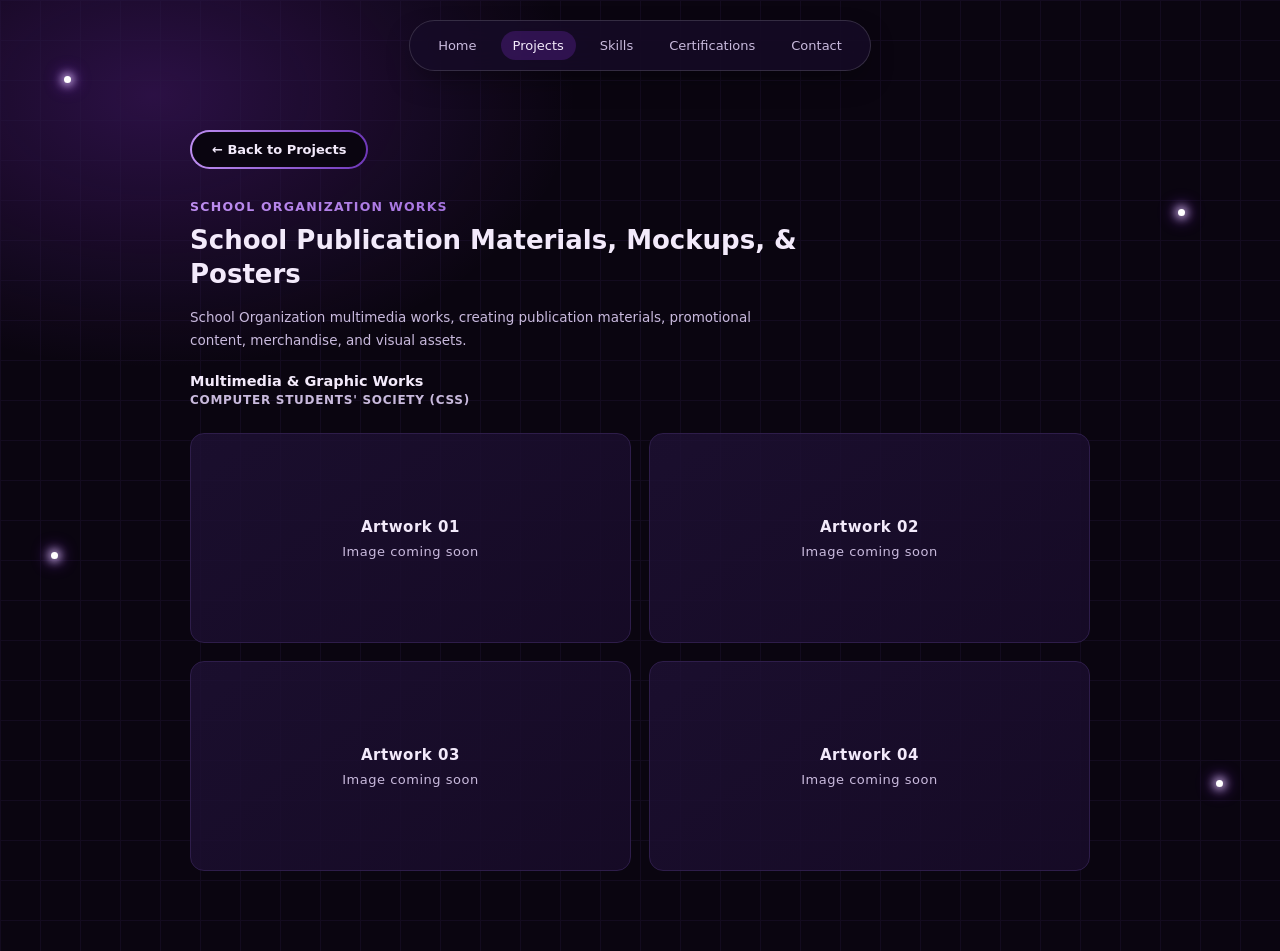
==== gallery.html @ 82677456 "added dummy cards for the first set" ====
<!DOCTYPE html>
<html lang="en">
<head>
  <meta charset="UTF-8">
  <meta name="viewport" content="width=device-width, initial-scale=1">
  <meta name="theme-color" content="#0A0510">
  <title>CSS Project Gallery | Davina's Art</title>
  <link rel="icon" type="image/png" sizes="32x32" href="./photos/palette.png">
  <link rel="stylesheet" href="gallery.css">
</head>
<body>
  <header class="site-header">
    <nav aria-label="Main navigation">
      <a href="index.html#home">Home</a>
      <a href="index.html#projects" class="active" aria-current="page">Projects</a>
      <a href="index.html#skills">Skills</a>
      <a href="index.html#certifications">Certifications</a>
      <a href="index.html#contact">Contact</a>
    </nav>
  </header>

  <main class="gallery-wrap">
    <div class="sparkle-layer" aria-hidden="true">
      <span class="sparkle" style="top:8%;left:5%;animation-delay:.3s"></span>
      <span class="sparkle" style="top:22%;left:92%;animation-delay:1.2s"></span>
      <span class="sparkle" style="top:58%;left:4%;animation-delay:1.8s"></span>
      <span class="sparkle" style="top:82%;left:95%;animation-delay:.7s"></span>
      <span class="spark-h" style="top:34%;animation-delay:1.2s"></span>
      <span class="spark-v" style="left:90%;animation-delay:2.4s"></span>
    </div>

    <div class="gallery-inner">
      <a href="index.html#projects" class="back-btn">&larr; Back to Projects</a>

      <span class="eyebrow" id="galleryEyebrow">SCHOOL ORGANIZATION WORKS</span>
      <h1 class="gallery-title" id="galleryHeading">School Publication Materials, Mockups, &amp; Posters</h1>
      <p class="gallery-desc" id="galleryDesc">School Organization multimedia works, creating publication materials, promotional content, merchandise, and visual assets.</p>

      <div class="gallery-meta">
        <span class="gallery-category" id="galleryCategory">Multimedia &amp; Graphic Works</span>
        <span class="gallery-project" id="galleryProjectTitle">COMPUTER STUDENTS' SOCIETY (CSS)</span>
      </div>

      <div class="gallery-grid" id="galleryGrid" aria-label="Project gallery"></div>
    </div>
  </main>

  <script src="gallery.js"></script>
</body>
</html>
---- gallery.css ----
:root{
  --bg-void: #0A0510;
  --bg-void-2: #0D0616;
  --bg-panel: #170B28;
  --line: #2E1D4A;
  --violet: #9333EA;
  --violet-bright: #A855F7;
  --text-hi: #F3EAFB;
  --text-mid: #C9BADD;
  --grad-a: #BD8DF0;
  --grad-b: #6F38B9;
}

*{ box-sizing: border-box; }
html{ min-height: 100%; }
body{
  min-height: 100vh;
  margin: 0;
  background: var(--bg-void);
  color: var(--text-hi);
  font-family: 'Segoe UI', system-ui, sans-serif;
}

.site-header{
  position: fixed;
  top: 20px;
  left: 0;
  right: 0;
  z-index: 10;
  display: flex;
  justify-content: center;
  padding: 0 20px;
}
nav{
  display: flex;
  align-items: center;
  gap: 12px;
  padding: 10px 16px;
  border: 1px solid rgba(255,255,255,.14);
  border-radius: 999px;
  background: rgba(23,11,40,.82);
  box-shadow: 0 12px 30px -10px rgba(0,0,0,.5);
  backdrop-filter: blur(18px);
  -webkit-backdrop-filter: blur(18px);
}
nav a{
  padding: 7px 12px;
  border-radius: 999px;
  color: var(--text-mid);
  font-size: 13px;
  text-decoration: none;
  transition: color .25s ease, background-color .25s ease;
}
nav a:hover,
nav a.active{
  background: rgba(147,51,234,.22);
  color: var(--text-hi);
}

.gallery-wrap{
  position: relative;
  min-height: 100vh;
  overflow: hidden;
  padding: 130px 40px 80px;
  background:
    radial-gradient(ellipse 650px 420px at 12% 10%, rgba(147,51,234,.24), transparent 65%),
    var(--bg-void);
}
.gallery-wrap::before{
  position: absolute;
  inset: 0;
  z-index: 1;
  background-image:
    linear-gradient(var(--line) 1px, transparent 1px),
    linear-gradient(90deg, var(--line) 1px, transparent 1px);
  background-size: 40px 40px;
  content: "";
  opacity: .26;
}
.gallery-inner{
  position: relative;
  z-index: 2;
  max-width: 900px;
  margin: 0 auto;
}

.sparkle-layer{
  position: absolute;
  inset: 0;
  z-index: 1;
  overflow: hidden;
  pointer-events: none;
}
.sparkle{
  position: absolute;
  width: 7px;
  height: 7px;
  border-radius: 50%;
  background: #fff;
  box-shadow: 0 0 8px 3px rgba(233,213,255,.7), 0 0 16px 5px rgba(147,51,234,.45);
  animation: twinkle 2.4s ease-in-out infinite;
}
.spark-h,
.spark-v{
  position: absolute;
  opacity: 0;
  filter: blur(.4px);
}
.spark-h{
  left: -80px;
  width: 70px;
  height: 2px;
  background: linear-gradient(90deg, transparent, #E9D5FF, transparent);
  animation: travel-x 5s ease-in-out infinite;
}
.spark-v{
  top: -70px;
  width: 2px;
  height: 60px;
  background: linear-gradient(180deg, transparent, #E9D5FF, transparent);
  animation: travel-y 6s ease-in-out infinite;
}
@keyframes twinkle{
  0%,100%{ opacity: 0; transform: scale(.5); }
  50%{ opacity: .9; transform: scale(1); }
}
@keyframes travel-x{
  0%{ left: -80px; opacity: 0; }
  12%,45%{ opacity: .8; }
  100%{ left: 110%; opacity: 0; }
}
@keyframes travel-y{
  0%{ top: -70px; opacity: 0; }
  14%,48%{ opacity: .8; }
  100%{ top: 110%; opacity: 0; }
}

.back-btn{
  display: inline-block;
  margin-bottom: 30px;
  padding: 10px 20px;
  border: 2px solid transparent;
  border-radius: 999px;
  background:
    linear-gradient(var(--bg-void), var(--bg-void)) padding-box,
    linear-gradient(90deg, var(--grad-a), var(--grad-b)) border-box;
  color: var(--text-hi);
  font-size: 13px;
  font-weight: 600;
  text-decoration: none;
  transition: transform .25s ease, box-shadow .25s ease;
}
.back-btn:hover{
  transform: translateY(-3px);
  box-shadow: 0 14px 28px -10px rgba(111,56,185,.6);
}
.eyebrow{
  display: block;
  margin-bottom: 10px;
  background: linear-gradient(90deg, var(--grad-a), var(--grad-b));
  background-clip: text;
  color: transparent;
  font-size: 12.5px;
  font-weight: 700;
  letter-spacing: .1em;
  -webkit-background-clip: text;
}
.gallery-title{
  max-width: 620px;
  margin: 0 0 14px;
  color: var(--text-hi);
  font-size: 26px;
  font-weight: 800;
  line-height: 1.3;
}
.gallery-desc{
  max-width: 620px;
  margin: 0 0 22px;
  color: var(--text-mid);
  font-size: 13.5px;
  line-height: 1.7;
}
.gallery-meta{
  display: flex;
  flex-direction: column;
  gap: 4px;
  margin-bottom: 26px;
}
.gallery-category{
  color: var(--text-hi);
  font-size: 14.5px;
  font-weight: 700;
}
.gallery-project{
  color: var(--text-mid);
  font-size: 12px;
  font-weight: 700;
  letter-spacing: .06em;
}
.gallery-grid{
  display: grid;
  grid-template-columns: repeat(2, minmax(0, 1fr));
  gap: 18px;
}
.gallery-item{
  display: flex;
  min-height: 210px;
  align-items: center;
  justify-content: center;
  padding: 24px;
  border: 1px solid var(--line);
  border-radius: 14px;
  background: linear-gradient(145deg, rgba(31,17,54,.78), rgba(23,11,40,.9));
  text-align: center;
}
.gallery-item span{
  color: var(--text-mid);
  font-size: 13px;
  letter-spacing: .04em;
}
.gallery-item strong{
  display: block;
  margin-bottom: 8px;
  color: var(--text-hi);
  font-size: 15px;
}
.back-btn:focus-visible,
nav a:focus-visible{
  outline: 2px solid var(--violet-bright);
  outline-offset: 4px;
}

@media (max-width: 640px){
  .gallery-wrap{ padding: 110px 20px 60px; }
  nav{ gap: 2px; padding: 8px; }
  nav a{ padding: 6px 8px; font-size: 11px; }
  .gallery-grid{ grid-template-columns: 1fr; }
  .gallery-item{ min-height: 180px; }
}
@media (prefers-reduced-motion: reduce){
  .sparkle, .spark-h, .spark-v{ animation: none; opacity: .35; }
  *, *::before, *::after{ scroll-behavior: auto !important; }
}
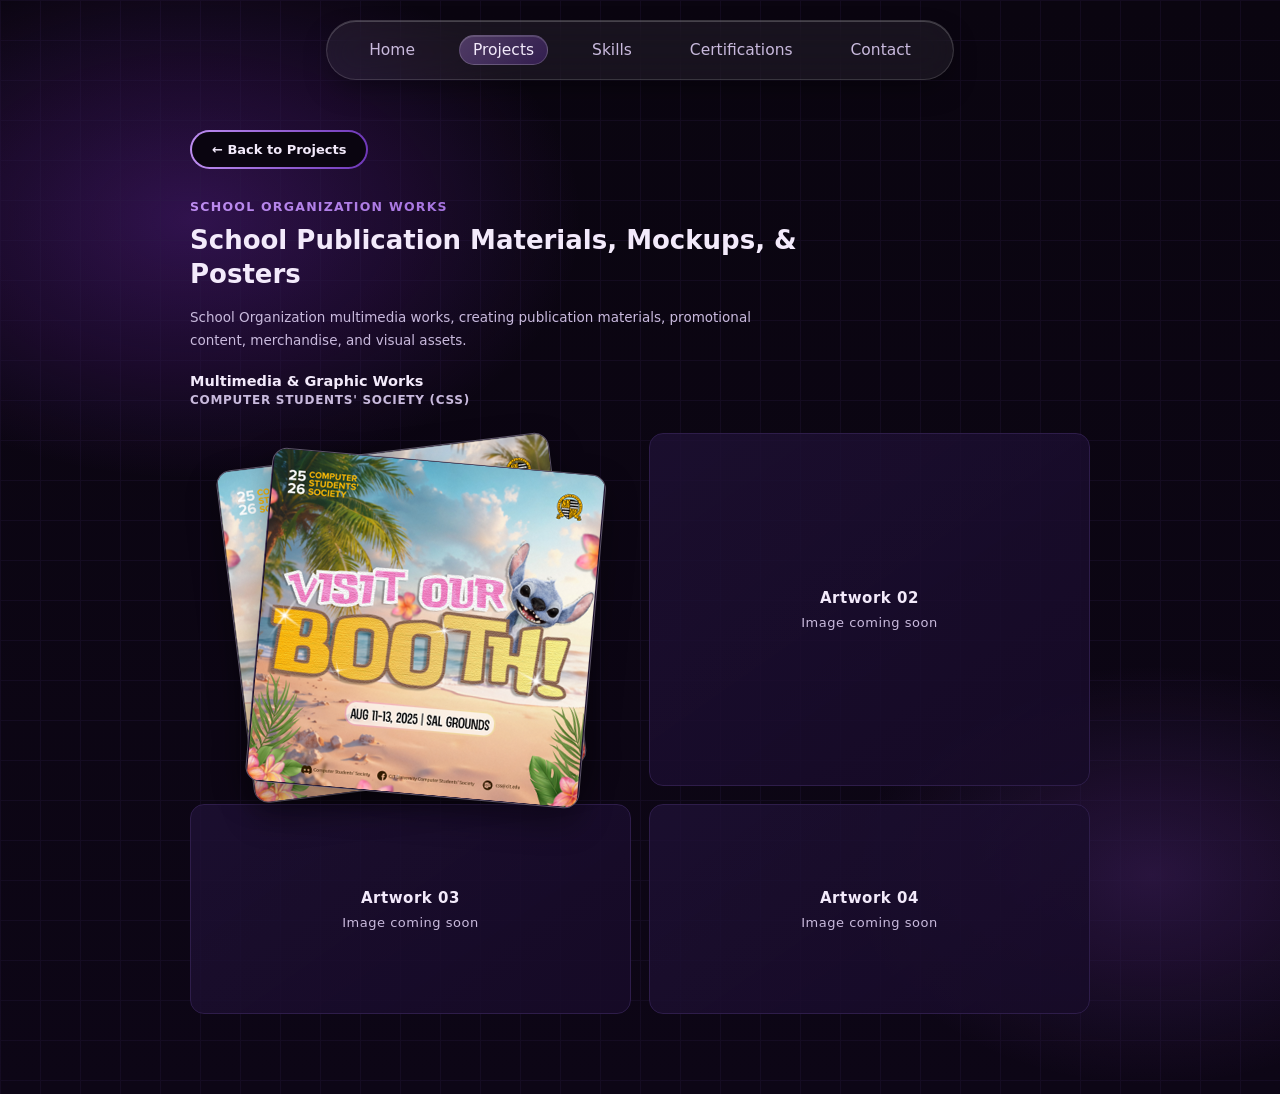
==== commit 2c2bb10f: "added the first gallery page" ====
--- a/gallery.html
+++ b/gallery.html
@@ -21,12 +21,20 @@
 
   <main class="gallery-wrap">
     <div class="sparkle-layer" aria-hidden="true">
-      <span class="sparkle" style="top:8%;left:5%;animation-delay:.3s"></span>
-      <span class="sparkle" style="top:22%;left:92%;animation-delay:1.2s"></span>
-      <span class="sparkle" style="top:58%;left:4%;animation-delay:1.8s"></span>
-      <span class="sparkle" style="top:82%;left:95%;animation-delay:.7s"></span>
-      <span class="spark-h" style="top:34%;animation-delay:1.2s"></span>
-      <span class="spark-v" style="left:90%;animation-delay:2.4s"></span>
+      <span class="sparkle" style="top:6%;left:3%;animation-delay:.3s"><span class="bar-h"></span><span class="bar-v"></span><span class="core"></span></span>
+      <span class="sparkle" style="top:9%;left:94%;animation-delay:1.7s"><span class="bar-h"></span><span class="bar-v"></span><span class="core"></span></span>
+      <span class="sparkle" style="top:92%;left:5%;animation-delay:2.6s"><span class="bar-h"></span><span class="bar-v"></span><span class="core"></span></span>
+      <span class="sparkle" style="top:90%;left:93%;animation-delay:1s"><span class="bar-h"></span><span class="bar-v"></span><span class="core"></span></span>
+      <span class="sparkle" style="top:25%;left:2%;animation-delay:2.1s"><span class="bar-h"></span><span class="bar-v"></span><span class="core"></span></span>
+      <span class="sparkle" style="top:25%;left:96%;animation-delay:.7s"><span class="bar-h"></span><span class="bar-v"></span><span class="core"></span></span>
+      <span class="sparkle" style="top:48%;left:3%;animation-delay:3.2s"><span class="bar-h"></span><span class="bar-v"></span><span class="core"></span></span>
+      <span class="sparkle" style="top:48%;left:95%;animation-delay:1.4s"><span class="bar-h"></span><span class="bar-v"></span><span class="core"></span></span>
+      <span class="sparkle" style="top:70%;left:2%;animation-delay:2.8s"><span class="bar-h"></span><span class="bar-v"></span><span class="core"></span></span>
+      <span class="sparkle" style="top:70%;left:94%;animation-delay:.5s"><span class="bar-h"></span><span class="bar-v"></span><span class="core"></span></span>
+      <span class="spark-h" style="top:4%;animation-delay:1.2s"></span>
+      <span class="spark-h" style="top:97%;animation-delay:4s"></span>
+      <span class="spark-v" style="left:2%;animation-delay:2.4s"></span>
+      <span class="spark-v" style="left:97%;animation-delay:5s"></span>
     </div>
 
     <div class="gallery-inner">
@@ -45,6 +53,27 @@
     </div>
   </main>
 
+  <dialog class="photo-lightbox" id="photoLightbox" aria-label="Artwork photo viewer">
+    <div class="lightbox-panel">
+      <div class="lightbox-toolbar">
+        <p class="lightbox-counter" id="lightboxCounter" aria-live="polite"></p>
+        <div class="lightbox-controls">
+          <button type="button" id="closeLightbox" aria-label="Close photo viewer">×</button>
+        </div>
+      </div>
+      <div class="lightbox-viewer" id="lightboxViewer">
+        <button type="button" class="lightbox-arrow" id="previousPhoto" aria-label="Previous photo">
+          <svg viewBox="0 0 24 24" aria-hidden="true"><path d="m15 4-8 8 8 8"/></svg>
+        </button>
+        <img class="lightbox-image" id="lightboxImage" alt="">
+        <button type="button" class="lightbox-arrow" id="nextPhoto" aria-label="Next photo">
+          <svg viewBox="0 0 24 24" aria-hidden="true"><path d="m9 4 8 8-8 8"/></svg>
+        </button>
+      </div>
+      <p class="lightbox-hint">Click the photo to zoom in or out · Scroll to adjust zoom · Drag to pan · Use arrows or swipe to browse</p>
+    </div>
+  </dialog>
+
   <script src="gallery.js"></script>
 </body>
 </html>
--- a/gallery.css
+++ b/gallery.css
@@ -34,27 +34,47 @@
 nav{
   display: flex;
   align-items: center;
-  gap: 12px;
-  padding: 10px 16px;
+  gap: 30px;
+  padding: 14px 28px;
   border: 1px solid rgba(255,255,255,.14);
   border-radius: 999px;
-  background: rgba(23,11,40,.82);
-  box-shadow: 0 12px 30px -10px rgba(0,0,0,.5);
+  background: rgba(255,255,255,.06);
   backdrop-filter: blur(18px);
   -webkit-backdrop-filter: blur(18px);
+  box-shadow:
+    inset 0 1px 0 rgba(255,255,255,.2),
+    0 12px 30px -10px rgba(0,0,0,.5);
 }
 nav a{
-  padding: 7px 12px;
+  position: relative;
+  padding: 6px 14px;
   border-radius: 999px;
   color: var(--text-mid);
-  font-size: 13px;
+  font-size: 15.5px;
+  font-weight: 500;
   text-decoration: none;
-  transition: color .25s ease, background-color .25s ease;
+  transition: color .3s ease;
+}
+nav a::after{
+  position: absolute;
+  inset: 0;
+  z-index: -1;
+  border: 1px solid rgba(255,255,255,.18);
+  border-radius: 999px;
+  background: linear-gradient(135deg, rgba(189,141,240,.32), rgba(111,56,185,.32));
+  box-shadow: inset 0 1px 0 rgba(255,255,255,.15);
+  content: "";
+  transform: scaleX(0);
+  transform-origin: left;
+  transition: transform .35s ease;
 }
 nav a:hover,
 nav a.active{
-  background: rgba(147,51,234,.22);
-  color: var(--text-hi);
+  color: var(--text-hi);
+}
+nav a:hover::after,
+nav a.active::after{
+  transform: scaleX(1);
 }
 
 .gallery-wrap{
@@ -63,8 +83,9 @@
   overflow: hidden;
   padding: 130px 40px 80px;
   background:
-    radial-gradient(ellipse 650px 420px at 12% 10%, rgba(147,51,234,.24), transparent 65%),
-    var(--bg-void);
+    radial-gradient(ellipse 600px 400px at 15% 20%, rgba(147,51,234,.28), transparent 65%),
+    radial-gradient(ellipse 500px 350px at 90% 80%, rgba(168,85,247,.18), transparent 60%),
+    linear-gradient(180deg, var(--bg-void), var(--bg-void-2));
 }
 .gallery-wrap::before{
   position: absolute;
@@ -82,6 +103,11 @@
   z-index: 2;
   max-width: 900px;
   margin: 0 auto;
+  animation: gallery-reveal .95s cubic-bezier(.22,.9,.32,1) both;
+}
+@keyframes gallery-reveal{
+  from{ opacity: 0; transform: translateY(26px); }
+  to{ opacity: 1; transform: translateY(0); }
 }
 
 .sparkle-layer{
@@ -93,12 +119,43 @@
 }
 .sparkle{
   position: absolute;
-  width: 7px;
-  height: 7px;
+  width: 34px;
+  height: 34px;
+  opacity: 0;
+  animation: twinkle 2s ease-in-out infinite;
+}
+.sparkle .bar-h{
+  position: absolute;
+  top: 50%;
+  left: 0;
+  width: 100%;
+  height: 1.2px;
+  background: linear-gradient(90deg, transparent, #9333EA 45%, #6D28D9 50%, #9333EA 55%, transparent);
+  transform: translateY(-50%);
+}
+.sparkle .bar-v{
+  position: absolute;
+  top: 0;
+  left: 50%;
+  width: 1.2px;
+  height: 100%;
+  background: linear-gradient(180deg, transparent, #9333EA 45%, #6D28D9 50%, #9333EA 55%, transparent);
+  transform: translateX(-50%);
+}
+.sparkle .core{
+  position: absolute;
+  top: 50%;
+  left: 50%;
+  width: 5px;
+  height: 5px;
   border-radius: 50%;
   background: #fff;
-  box-shadow: 0 0 8px 3px rgba(233,213,255,.7), 0 0 16px 5px rgba(147,51,234,.45);
-  animation: twinkle 2.4s ease-in-out infinite;
+  box-shadow: 0 0 6px 2px rgba(233,213,255,.9), 0 0 12px 4px rgba(147,51,234,.45);
+  transform: translate(-50%,-50%);
+}
+@keyframes twinkle{
+  0%,100%{ opacity: 0; transform: scale(.5) rotate(0deg); }
+  50%{ opacity: 1; transform: scale(1) rotate(6deg); }
 }
 .spark-h,
 .spark-v{
@@ -111,27 +168,27 @@
   width: 70px;
   height: 2px;
   background: linear-gradient(90deg, transparent, #E9D5FF, transparent);
-  animation: travel-x 5s ease-in-out infinite;
+  animation: travel-x 4s ease-in-out infinite;
+}
+@keyframes travel-x{
+  0%{ left: -80px; opacity: 0; }
+  12%{ opacity: 1; }
+  45%{ opacity: 1; }
+  58%{ opacity: 0; }
+  100%{ left: 110%; opacity: 0; }
 }
 .spark-v{
   top: -70px;
   width: 2px;
   height: 60px;
   background: linear-gradient(180deg, transparent, #E9D5FF, transparent);
-  animation: travel-y 6s ease-in-out infinite;
-}
-@keyframes twinkle{
-  0%,100%{ opacity: 0; transform: scale(.5); }
-  50%{ opacity: .9; transform: scale(1); }
-}
-@keyframes travel-x{
-  0%{ left: -80px; opacity: 0; }
-  12%,45%{ opacity: .8; }
-  100%{ left: 110%; opacity: 0; }
+  animation: travel-y 5s ease-in-out infinite;
 }
 @keyframes travel-y{
   0%{ top: -70px; opacity: 0; }
-  14%,48%{ opacity: .8; }
+  14%{ opacity: 1; }
+  48%{ opacity: 1; }
+  60%{ opacity: 0; }
   100%{ top: 110%; opacity: 0; }
 }
 
@@ -213,6 +270,79 @@
   background: linear-gradient(145deg, rgba(31,17,54,.78), rgba(23,11,40,.9));
   text-align: center;
 }
+.gallery-folder{
+  display: block;
+  min-height: 0;
+  padding: 0;
+  border: 0;
+  border-radius: 0;
+  background: transparent;
+  box-shadow: none;
+  text-align: left;
+}
+.folder-heading{
+  display: flex;
+  align-items: center;
+  justify-content: space-between;
+  gap: 12px;
+  margin-bottom: 12px;
+}
+.folder-heading strong{
+  color: var(--text-hi);
+  font-size: 15px;
+}
+.folder-stage{
+  position: relative;
+  width: 100%;
+  aspect-ratio: 1.25;
+  isolation: isolate;
+}
+.folder-photo{
+  position: absolute;
+  top: 50%;
+  left: 12%;
+  z-index: 1;
+  width: 76%;
+  aspect-ratio: 1;
+  height: auto;
+  padding: 0;
+  overflow: hidden;
+  border: 1px solid rgba(255,255,255,.3);
+  border-radius: 15px;
+  background: var(--bg-panel);
+  box-shadow: 0 14px 32px rgba(0,0,0,.38);
+  opacity: 1;
+  cursor: pointer;
+  transform: translateY(-50%) rotate(-7deg) translate(-3%, 2%);
+  transition:
+    left .65s cubic-bezier(.22,.9,.32,1),
+    top .65s cubic-bezier(.22,.9,.32,1),
+    width .65s cubic-bezier(.22,.9,.32,1),
+    height .65s cubic-bezier(.22,.9,.32,1),
+    transform .65s cubic-bezier(.22,.9,.32,1),
+    opacity .35s ease,
+    box-shadow .35s ease;
+}
+.folder-photo-1{
+  z-index: 2;
+  left: 12%;
+  transform: translateY(-50%) rotate(5deg) translate(5%, 5%);
+}
+.folder-photo img{
+  display: block;
+  width: 100%;
+  height: 100%;
+  object-fit: contain;
+}
+.folder-photo:focus-visible{
+  outline: 3px solid var(--violet-bright);
+  outline-offset: 3px;
+}
+.folder-photo:hover{
+  z-index: 3;
+  box-shadow: 0 18px 38px rgba(0,0,0,.56);
+  transform: translateY(calc(-50% - 12px)) rotate(0deg) scale(1.035);
+}
 .gallery-item span{
   color: var(--text-mid);
   font-size: 13px;
@@ -225,17 +355,165 @@
   font-size: 15px;
 }
 .back-btn:focus-visible,
-nav a:focus-visible{
+nav a:focus-visible,
+.folder-photo:focus-visible{
   outline: 2px solid var(--violet-bright);
   outline-offset: 4px;
 }
 
+.photo-lightbox{
+  width: min(96vw, 1280px);
+  max-width: none;
+  max-height: 94dvh;
+  padding: 0;
+  overflow: auto;
+  border: 1px solid rgba(189,141,240,.35);
+  border-radius: 20px;
+  background: var(--bg-void-2);
+  color: var(--text-hi);
+  box-shadow: 0 24px 90px rgba(0,0,0,.65);
+}
+.photo-lightbox::backdrop{
+  background: rgba(5,2,9,.86);
+  backdrop-filter: blur(10px);
+}
+.lightbox-panel{ padding: 16px; }
+.lightbox-toolbar{
+  display: flex;
+  align-items: center;
+  justify-content: space-between;
+  gap: 16px;
+  margin-bottom: 12px;
+}
+.lightbox-counter{
+  color: var(--text-mid);
+  font-size: 13px;
+  font-weight: 700;
+}
+.lightbox-controls{
+  display: flex;
+  align-items: center;
+  gap: 8px;
+}
+.lightbox-controls button,
+.lightbox-arrow{
+  display: grid;
+  min-width: 40px;
+  min-height: 40px;
+  width: 40px;
+  height: 40px;
+  place-items: center;
+  border: 2px solid transparent;
+  border-radius: 50%;
+  background:
+    linear-gradient(var(--bg-void), var(--bg-void)) padding-box,
+    linear-gradient(90deg, var(--grad-a), var(--grad-b)) border-box;
+  color: var(--text-hi);
+  font: inherit;
+  font-size: 19px;
+  cursor: pointer;
+  padding: 0;
+  transition: transform .3s ease, box-shadow .3s ease, filter .3s ease;
+}
+.lightbox-controls button:hover,
+.lightbox-arrow:hover{
+  filter: brightness(1.2);
+  box-shadow: 0 8px 18px -8px rgba(111,56,185,.75);
+  transform: scale(1.06);
+}
+#closeLightbox{ font-size: 24px; }
+.lightbox-arrow svg{
+  width: 21px;
+  height: 21px;
+  fill: none;
+  stroke: currentColor;
+  stroke-width: 3.5;
+  stroke-linecap: round;
+  stroke-linejoin: round;
+}
+.lightbox-viewer{
+  position: relative;
+  display: flex;
+  width: 100%;
+  height: min(72dvh, 720px);
+  min-height: 220px;
+  align-items: center;
+  justify-content: center;
+  gap: 12px;
+  overflow: hidden;
+  border: 1px solid rgba(255,255,255,.1);
+  border-radius: 14px;
+  background:
+    radial-gradient(ellipse at center, rgba(147,51,234,.12), transparent 70%),
+    rgba(0,0,0,.35);
+  touch-action: pan-y;
+}
+.lightbox-image{
+  display: block;
+  max-width: calc(100% - 112px);
+  max-height: calc(72dvh - 24px);
+  object-fit: contain;
+  user-select: none;
+  -webkit-user-drag: none;
+  transition: transform .18s ease-out;
+  touch-action: none;
+}
+.lightbox-arrow{ flex: 0 0 40px; }
+.lightbox-hint{
+  margin: 11px 0 0;
+  color: var(--text-mid);
+  font-size: 11px;
+  text-align: center;
+}
+
 @media (max-width: 640px){
   .gallery-wrap{ padding: 110px 20px 60px; }
-  nav{ gap: 2px; padding: 8px; }
-  nav a{ padding: 6px 8px; font-size: 11px; }
+  nav{ max-width: 100%; gap: 2px; padding: 8px; overflow-x: auto; scrollbar-width: none; }
+  nav::-webkit-scrollbar{ display: none; }
+  nav a{ flex: 0 0 auto; padding: 6px 8px; font-size: 11px; white-space: nowrap; }
   .gallery-grid{ grid-template-columns: 1fr; }
   .gallery-item{ min-height: 180px; }
+  .gallery-folder{ min-height: 0; }
+  .folder-photo{ border-radius: 11px; }
+  .lightbox-panel{ padding: 10px; }
+  .lightbox-toolbar{ align-items: center; gap: 8px; }
+  .lightbox-counter{ font-size: 11px; }
+  .lightbox-controls{ flex: 0 0 auto; gap: 4px; }
+  .lightbox-controls button,
+  .lightbox-arrow{
+    min-width: 32px;
+    min-height: 32px;
+    width: 32px;
+    height: 32px;
+  }
+  .lightbox-viewer{ height: min(62dvh, 560px); min-height: 220px; }
+  .lightbox-image{ max-width: calc(100% - 24px); max-height: calc(62dvh - 24px); }
+  .lightbox-arrow{
+    position: absolute;
+    z-index: 1;
+    top: 50%;
+    transform: translateY(-50%);
+  }
+  .lightbox-arrow:hover{ transform: translateY(-50%) scale(1.06); }
+  #previousPhoto{ left: 8px; }
+  #nextPhoto{ right: 8px; }
+}
+@media (max-width: 380px){
+  .lightbox-toolbar{ align-items: flex-start; flex-direction: column; }
+  .lightbox-controls{ align-self: flex-end; }
+  .lightbox-viewer{ height: min(56dvh, 440px); }
+  .lightbox-image{ max-height: calc(56dvh - 24px); }
+}
+@media (prefers-reduced-motion: reduce){
+  .folder-photo,
+  .lightbox-image{
+    transition: none;
+  }
+  .folder-photo{
+    transition:
+      transform .45s cubic-bezier(.22,.9,.32,1),
+      box-shadow .35s ease;
+  }
 }
 @media (prefers-reduced-motion: reduce){
   .sparkle, .spark-h, .spark-v{ animation: none; opacity: .35; }
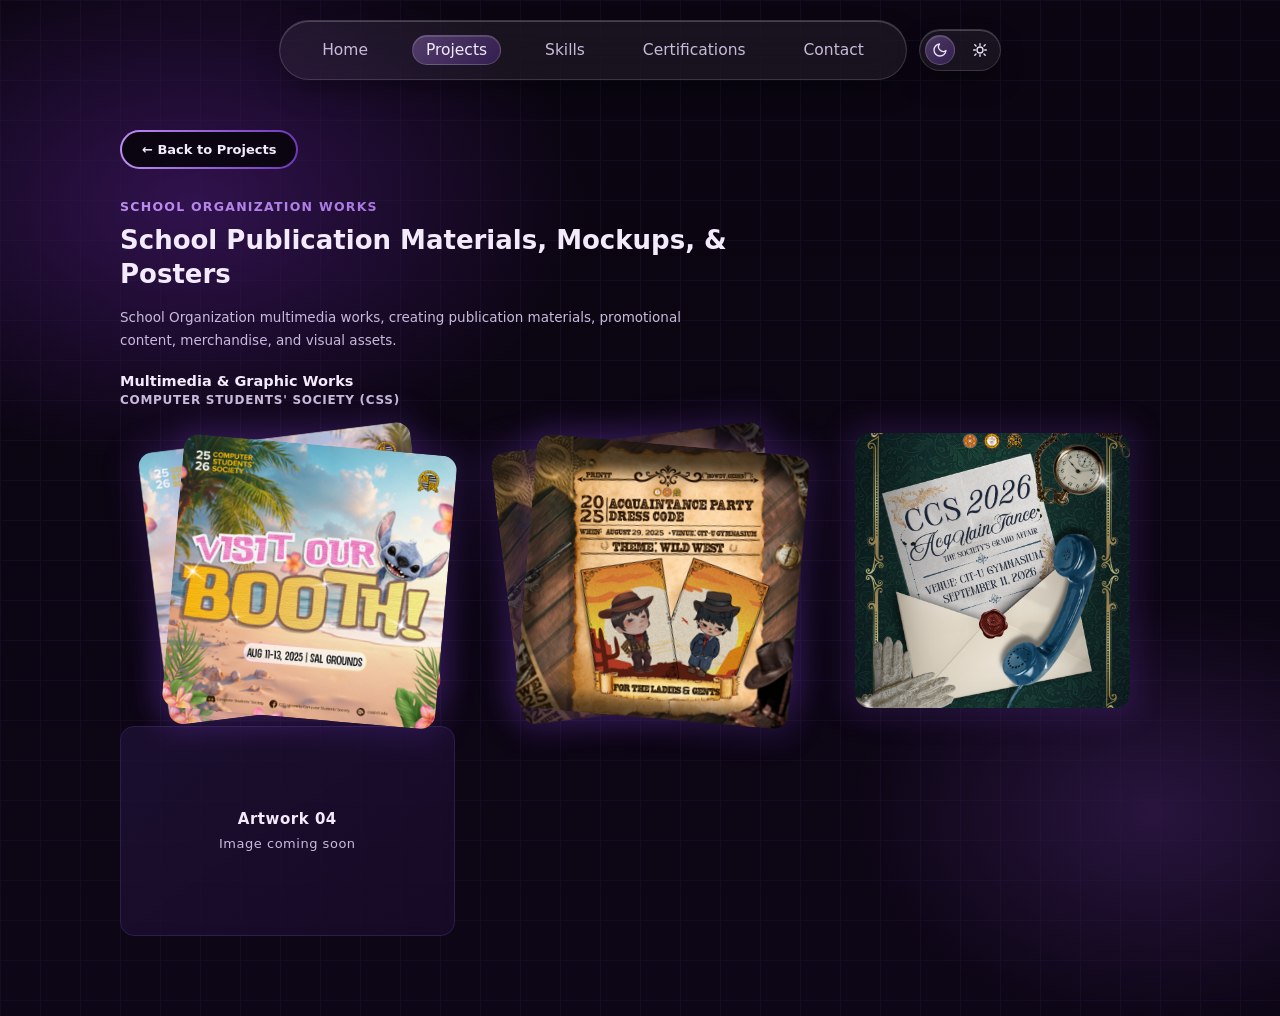
==== commit 2cc84efe: "added artwork 3 on gallery" ====
--- a/gallery.html
+++ b/gallery.html
@@ -17,6 +17,26 @@
       <a href="index.html#certifications">Certifications</a>
       <a href="index.html#contact">Contact</a>
     </nav>
+    <div class="nav-toggles" aria-label="Color theme">
+      <button class="toggle-btn active" id="darkThemeToggle" type="button" aria-label="Dark mode" aria-pressed="true">
+        <svg viewBox="0 0 24 24" stroke-width="2" stroke-linecap="round" stroke-linejoin="round" aria-hidden="true">
+          <path d="M21 12.79A9 9 0 1 1 11.21 3 7 7 0 0 0 21 12.79z"/>
+        </svg>
+      </button>
+      <button class="toggle-btn" id="lightThemeToggle" type="button" aria-label="Light mode" aria-pressed="false">
+        <svg viewBox="0 0 24 24" stroke-width="2" stroke-linecap="round" stroke-linejoin="round" aria-hidden="true">
+          <circle cx="12" cy="12" r="4.5"/>
+          <line x1="12" y1="2.5" x2="12" y2="5"/>
+          <line x1="12" y1="19" x2="12" y2="21.5"/>
+          <line x1="4.2" y1="4.2" x2="6" y2="6"/>
+          <line x1="18" y1="18" x2="19.8" y2="19.8"/>
+          <line x1="2.5" y1="12" x2="5" y2="12"/>
+          <line x1="19" y1="12" x2="21.5" y2="12"/>
+          <line x1="4.2" y1="19.8" x2="6" y2="18"/>
+          <line x1="18" y1="6" x2="19.8" y2="4.2"/>
+        </svg>
+      </button>
+    </div>
   </header>
 
   <main class="gallery-wrap">
--- a/gallery.css
+++ b/gallery.css
@@ -9,6 +9,29 @@
   --text-mid: #C9BADD;
   --grad-a: #BD8DF0;
   --grad-b: #6F38B9;
+  --text-low: #8577A0;
+  --text-accent: #D4B2F2;
+  --violet-deep: #6D28D9;
+  --lilac: #C084FC;
+  --grad-text-a: #BD8DF0;
+  --grad-text-b: #6F38B9;
+  --thumbnail-glow-start: rgba(111,56,185,.6);
+  --thumbnail-glow-end: rgba(111,56,185,.6);
+}
+
+body.light-mode{
+  --bg-void: #e6e0f0;
+  --bg-void-2: #EFE9F8;
+  --bg-panel: #FBF9FD;
+  --line: #b4b4b4;
+  --text-hi: #241338;
+  --text-mid: #5B4A78;
+  --text-low: #8577A0;
+  --text-accent: #7C3AED;
+  --grad-text-a: #9333EA;
+  --grad-text-b: #4C1D95;
+  --thumbnail-glow-start: rgba(111,56,185,.6);
+  --thumbnail-glow-end: rgba(111,56,185,.6);
 }
 
 *{ box-sizing: border-box; }
@@ -20,6 +43,9 @@
   color: var(--text-hi);
   font-family: 'Segoe UI', system-ui, sans-serif;
 }
+body, body *{
+  transition: background-color .35s ease, color .35s ease, border-color .35s ease;
+}
 
 .site-header{
   position: fixed;
@@ -28,7 +54,9 @@
   right: 0;
   z-index: 10;
   display: flex;
+  align-items: center;
   justify-content: center;
+  gap: 12px;
   padding: 0 20px;
 }
 nav{
@@ -44,6 +72,93 @@
   box-shadow:
     inset 0 1px 0 rgba(255,255,255,.2),
     0 12px 30px -10px rgba(0,0,0,.5);
+  flex: 0 1 auto;
+  min-width: 0;
+}
+.nav-toggles{
+  display: flex;
+  flex: 0 0 auto;
+  align-items: center;
+  gap: 10px;
+  padding: 5px;
+  border: 1px solid rgba(255,255,255,.14);
+  border-radius: 999px;
+  background: rgba(255,255,255,.06);
+  backdrop-filter: blur(18px);
+  -webkit-backdrop-filter: blur(18px);
+  box-shadow:
+    inset 0 1px 0 rgba(255,255,255,.2),
+    0 12px 30px -10px rgba(0,0,0,.5);
+}
+.toggle-btn{
+  display: flex;
+  width: 30px;
+  height: 30px;
+  align-items: center;
+  justify-content: center;
+  padding: 0;
+  border: 1px solid transparent;
+  border-radius: 50%;
+  background: transparent;
+  cursor: pointer;
+  transition: background .35s ease, border-color .35s ease, box-shadow .35s ease;
+}
+.toggle-btn.active{
+  border-color: rgba(255,255,255,.18);
+  background: linear-gradient(135deg, rgba(189,141,240,.32), rgba(111,56,185,.32));
+  box-shadow: inset 0 1px 0 rgba(255,255,255,.15);
+}
+.toggle-btn svg{
+  width: 16px;
+  height: 16px;
+  fill: none;
+  stroke: #EDE4FB;
+}
+body.light-mode nav,
+body.light-mode .nav-toggles{
+  border-color: rgba(10,5,16,.1);
+  background: rgba(10,5,16,.045);
+  box-shadow:
+    inset 0 1px 0 rgba(255,255,255,.6),
+    0 12px 30px -10px rgba(111,56,185,.18);
+}
+body.light-mode .toggle-btn svg{
+  stroke: #6F38B9;
+}
+body.light-mode .gallery-wrap{
+  background:
+    radial-gradient(ellipse 600px 400px at 15% 20%, rgba(147,51,234,.11), transparent 65%),
+    radial-gradient(ellipse 500px 350px at 90% 80%, rgba(168,85,247,.08), transparent 60%),
+    linear-gradient(180deg, var(--bg-void), var(--bg-void-2));
+}
+body.light-mode .gallery-item{
+  background: linear-gradient(145deg, rgba(255,255,255,.78), rgba(251,249,253,.9));
+}
+body.light-mode .gallery-folder,
+body.light-mode .gallery-single{
+  background: transparent;
+}
+body.light-mode .photo-lightbox{
+  background: var(--bg-void-2);
+}
+body.light-mode .lightbox-viewer{
+  background:
+    radial-gradient(ellipse at center, rgba(147,51,234,.08), transparent 70%),
+    rgba(255,255,255,.45);
+  border-color: rgba(36,19,56,.12);
+}
+body.light-mode .lightbox-controls button,
+body.light-mode .lightbox-arrow{
+  background:
+    linear-gradient(var(--bg-void-2), var(--bg-void-2)) padding-box,
+    linear-gradient(90deg, var(--grad-a), var(--grad-b)) border-box;
+  color: var(--text-hi);
+}
+body.light-mode .back-btn{
+  background:
+    linear-gradient(var(--bg-void), var(--bg-void)) padding-box,
+    linear-gradient(90deg, var(--grad-a), var(--grad-b)) border-box;
+  color: var(--text-hi);
 }
 nav a{
   position: relative;
@@ -101,7 +216,7 @@
 .gallery-inner{
   position: relative;
   z-index: 2;
-  max-width: 900px;
+  max-width: 1040px;
   margin: 0 auto;
   animation: gallery-reveal .95s cubic-bezier(.22,.9,.32,1) both;
 }
@@ -256,7 +371,7 @@
 }
 .gallery-grid{
   display: grid;
-  grid-template-columns: repeat(2, minmax(0, 1fr));
+  grid-template-columns: repeat(3, minmax(0, 1fr));
   gap: 18px;
 }
 .gallery-item{
@@ -280,6 +395,39 @@
   box-shadow: none;
   text-align: left;
 }
+.gallery-single{
+  display: block;
+  min-height: 0;
+  padding: 0;
+  border: 0;
+  border-radius: 0;
+  background: transparent;
+  box-shadow: none;
+}
+.gallery-single-photo{
+  position: relative;
+  isolation: isolate;
+  display: block;
+  width: 82%;
+  margin: 0 auto;
+  padding: 0;
+  aspect-ratio: 1;
+  border: 0;
+  border-radius: 15px;
+  background: transparent;
+  cursor: pointer;
+  transition: transform .45s cubic-bezier(.22,.9,.32,1);
+}
+.gallery-single-photo img{
+  display: block;
+  width: 100%;
+  height: 100%;
+  border-radius: inherit;
+  object-fit: cover;
+}
+.gallery-single-photo:hover{
+  transform: translateY(-12px) scale(1.035);
+}
 .folder-heading{
   display: flex;
   align-items: center;
@@ -299,18 +447,17 @@
 }
 .folder-photo{
   position: absolute;
+  isolation: isolate;
   top: 50%;
   left: 12%;
   z-index: 1;
-  width: 76%;
+  width: 82%;
   aspect-ratio: 1;
   height: auto;
   padding: 0;
-  overflow: hidden;
-  border: 1px solid rgba(255,255,255,.3);
+  border: 0;
   border-radius: 15px;
-  background: var(--bg-panel);
-  box-shadow: 0 14px 32px rgba(0,0,0,.38);
+  background: transparent;
   opacity: 1;
   cursor: pointer;
   transform: translateY(-50%) rotate(-7deg) translate(-3%, 2%);
@@ -320,8 +467,20 @@
     width .65s cubic-bezier(.22,.9,.32,1),
     height .65s cubic-bezier(.22,.9,.32,1),
     transform .65s cubic-bezier(.22,.9,.32,1),
-    opacity .35s ease,
-    box-shadow .35s ease;
+    opacity .35s ease;
+}
+.gallery-single-photo::before,
+.folder-photo::before{
+  position: absolute;
+  z-index: -1;
+  inset: -10px;
+  border-radius: 22px;
+  background: linear-gradient(135deg, var(--thumbnail-glow-start), var(--thumbnail-glow-end));
+  content: "";
+  filter: blur(14px);
+  opacity: .35;
+  pointer-events: none;
+  transition: opacity .35s ease, filter .35s ease;
 }
 .folder-photo-1{
   z-index: 2;
@@ -332,7 +491,8 @@
   display: block;
   width: 100%;
   height: 100%;
-  object-fit: contain;
+  border-radius: inherit;
+  object-fit: cover;
 }
 .folder-photo:focus-visible{
   outline: 3px solid var(--violet-bright);
@@ -340,8 +500,12 @@
 }
 .folder-photo:hover{
   z-index: 3;
-  box-shadow: 0 18px 38px rgba(0,0,0,.56);
   transform: translateY(calc(-50% - 12px)) rotate(0deg) scale(1.035);
+}
+.gallery-single-photo:hover::before,
+.folder-photo:hover::before{
+  filter: blur(18px);
+  opacity: 1;
 }
 .gallery-item span{
   color: var(--text-mid);
@@ -421,7 +585,12 @@
   box-shadow: 0 8px 18px -8px rgba(111,56,185,.75);
   transform: scale(1.06);
 }
-#closeLightbox{ font-size: 24px; }
+#closeLightbox{
+  font-size: 24px;
+  line-height: 1;
+  display: grid;
+  place-items: center;
+}
 .lightbox-arrow svg{
   width: 21px;
   height: 21px;
@@ -467,6 +636,12 @@
 }
 
 @media (max-width: 640px){
+  .site-header{
+    top: 10px;
+    flex-direction: column;
+    gap: 8px;
+    padding: 0 12px;
+  }
   .gallery-wrap{ padding: 110px 20px 60px; }
   nav{ max-width: 100%; gap: 2px; padding: 8px; overflow-x: auto; scrollbar-width: none; }
   nav::-webkit-scrollbar{ display: none; }
@@ -474,7 +649,11 @@
   .gallery-grid{ grid-template-columns: 1fr; }
   .gallery-item{ min-height: 180px; }
   .gallery-folder{ min-height: 0; }
+  .gallery-single{ min-height: 0; }
   .folder-photo{ border-radius: 11px; }
+  .gallery-single-photo,
+  .gallery-single-photo img{ border-radius: 11px; }
+  .folder-photo img{ border-radius: inherit; }
   .lightbox-panel{ padding: 10px; }
   .lightbox-toolbar{ align-items: center; gap: 8px; }
   .lightbox-counter{ font-size: 11px; }
@@ -511,9 +690,10 @@
   }
   .folder-photo{
     transition:
-      transform .45s cubic-bezier(.22,.9,.32,1),
-      box-shadow .35s ease;
+      transform .45s cubic-bezier(.22,.9,.32,1);
   }
+  .gallery-single-photo::before,
+  .folder-photo::before{ transition: none; }
 }
 @media (prefers-reduced-motion: reduce){
   .sparkle, .spark-h, .spark-v{ animation: none; opacity: .35; }
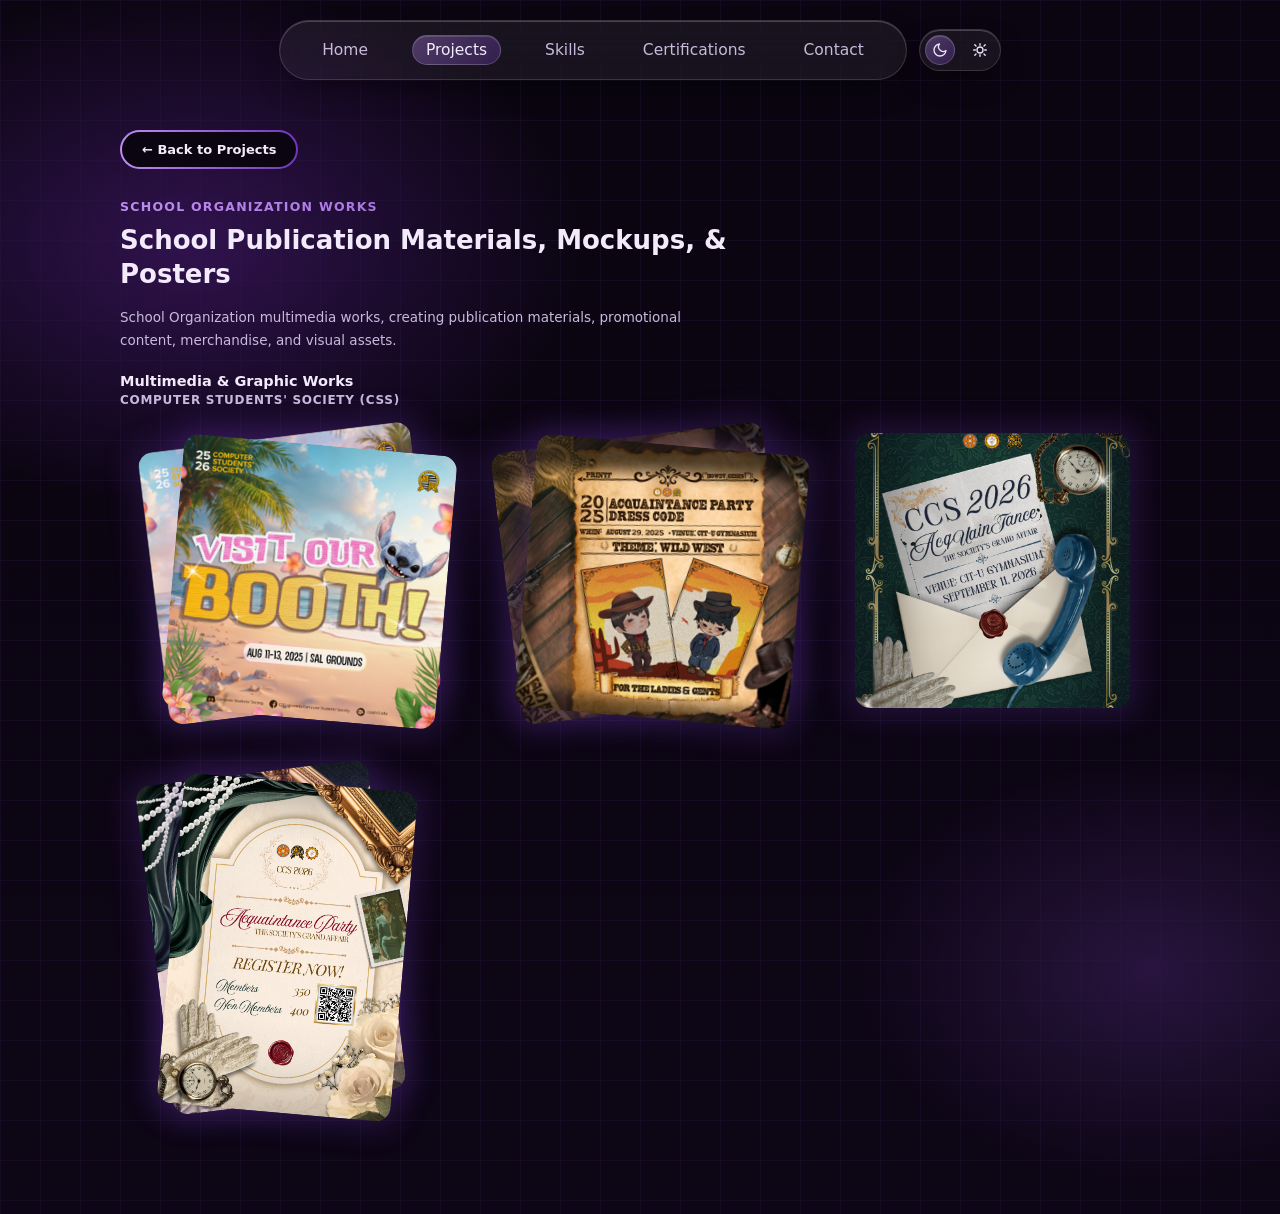
==== commit 55e77a6c: "added artwork 4 on gallery" ====
--- a/gallery.html
+++ b/gallery.html
@@ -78,7 +78,9 @@
       <div class="lightbox-toolbar">
         <p class="lightbox-counter" id="lightboxCounter" aria-live="polite"></p>
         <div class="lightbox-controls">
-          <button type="button" id="closeLightbox" aria-label="Close photo viewer">×</button>
+          <button type="button" id="closeLightbox" aria-label="Close photo viewer">
+            <svg viewBox="0 0 24 24" aria-hidden="true"><path d="m6 6 12 12M18 6 6 18"/></svg>
+          </button>
         </div>
       </div>
       <div class="lightbox-viewer" id="lightboxViewer">
--- a/gallery.css
+++ b/gallery.css
@@ -444,6 +444,12 @@
   width: 100%;
   aspect-ratio: 1.25;
   isolation: isolate;
+}
+.gallery-folder-portrait .folder-stage{
+  aspect-ratio: .82;
+}
+.gallery-folder-portrait .folder-photo{
+  width: 70%;
 }
 .folder-photo{
   position: absolute;
@@ -586,10 +592,17 @@
   transform: scale(1.06);
 }
 #closeLightbox{
-  font-size: 24px;
-  line-height: 1;
   display: grid;
   place-items: center;
+}
+#closeLightbox svg{
+  width: 23px;
+  height: 23px;
+  fill: none;
+  stroke: currentColor;
+  stroke-width: 4;
+  stroke-linecap: round;
+  stroke-linejoin: round;
 }
 .lightbox-arrow svg{
   width: 21px;
